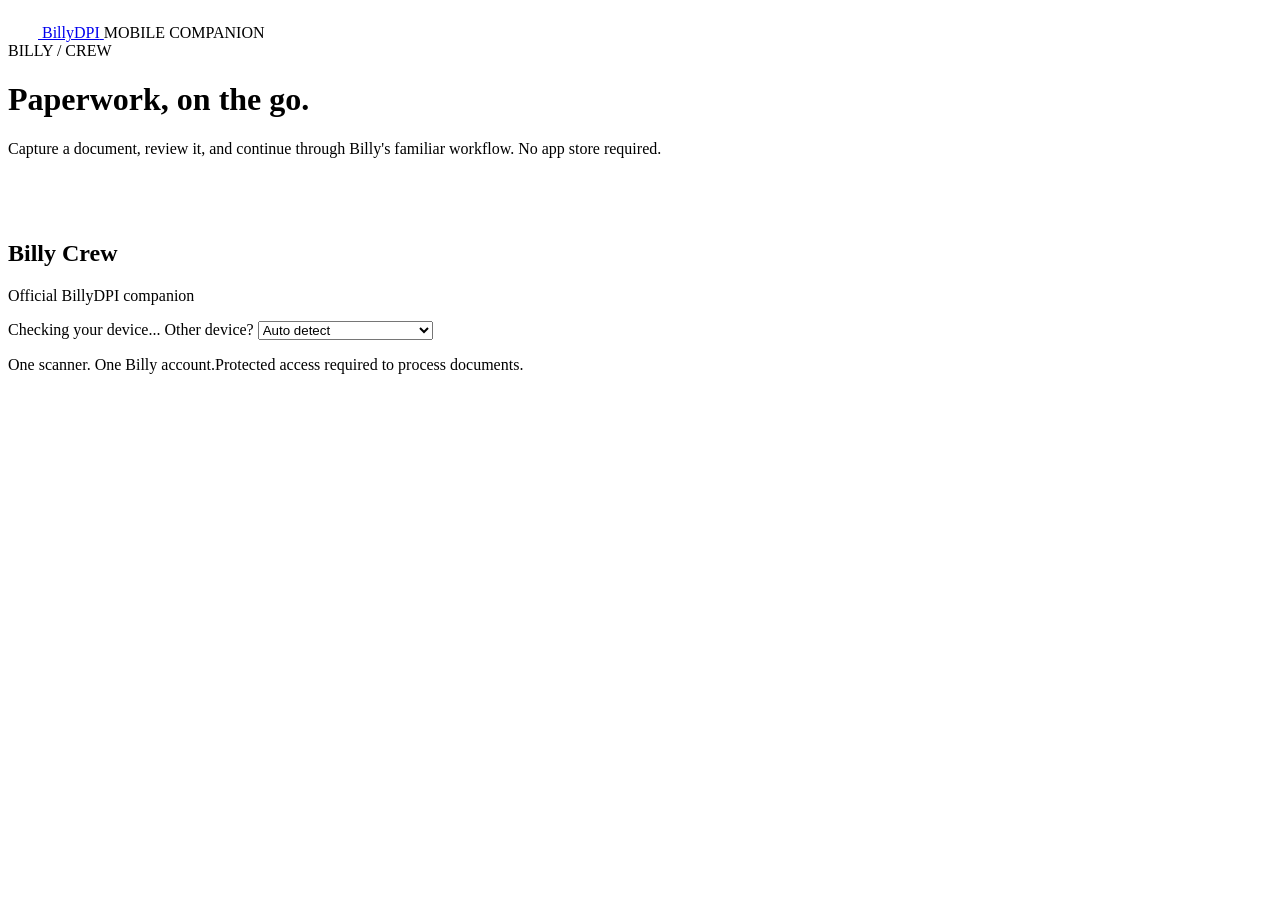
==== site/install.html @ 31724d14 "Add Billy Crew branded device-aware installation html" ====
<!doctype html>
<html lang="en">
<head>
  <meta charset="utf-8">
  <meta name="viewport" content="width=device-width, initial-scale=1, viewport-fit=cover">
  <meta name="theme-color" content="#050607">
  <meta name="apple-mobile-web-app-capable" content="yes">
  <meta name="apple-mobile-web-app-title" content="Billy Crew">
  <meta name="description" content="Install Billy Crew, the mobile document companion to BillyDPI.">
  <title>Install Billy Crew | BillyDPI</title>
  <link rel="icon" type="image/svg+xml" href="./favicon.svg">
  <link rel="apple-touch-icon" href="./icon-192.png">
  <link rel="manifest" href="./snap.webmanifest">
  <link rel="stylesheet" href="./install.css?v=1">
  <script src="./install.js?v=1" defer></script>
</head>
<body>
  <header class="top">
    <a href="./" class="home-link" aria-label="BillyDPI home">
      <img src="./billydpi-logo.svg" alt="" width="30" height="30">
      <span>BillyDPI</span>
    </a>
    <span class="top-label">MOBILE COMPANION</span>
  </header>
  <main class="layout">
    <div class="intro">
      <span class="eyebrow">BILLY / CREW</span>
      <h1>Paperwork, on the go.</h1>
      <p>Capture a document, review it, and continue through Billy's familiar workflow. No app store required.</p>
    </div>
    <section class="installer" aria-label="Billy Crew installation">
      <div class="product">
        <div class="product-icon"><img src="./billydpi-logo.svg" alt="" width="42" height="42"></div>
        <div><h2>Billy Crew</h2><p>Official BillyDPI companion</p></div>
      </div>
      <div class="detector">
        <span id="detectedLabel">Checking your device...</span>
        <label for="platformChoice">Other device?</label>
        <select id="platformChoice" aria-label="Change your device type">
          <option value="auto">Auto detect</option>
          <option value="ios">iPhone / iPad</option>
          <option value="android">Android / Samsung</option>
          <option value="huawei">Huawei</option>
          <option value="desktop">Windows / macOS / Linux</option>
        </select>
      </div>
      <section id="desktopGuide" class="guide" hidden aria-label="Install on phone using QR code">
        <div id="qrCode" class="qr" role="img" aria-label="QR code linking to the Billy Crew installation page"></div>
        <h3>Scan with your phone.</h3>
        <p>Open your phone's camera, scan this code and follow the instructions shown for your device.</p>
        <a id="qrTarget" href="https://razvanjuncu.github.io/billy/install.html" class="qr-address">razvanjuncu.github.io/billy/install.html</a>
        <button id="copyLink" type="button" class="secondary">Copy installation link</button>
        <p class="fine">This QR code contains only the public installation address. No passwords, personal details or access tokens.</p>
      </section>
      <section id="mobileGuide" class="guide" hidden aria-label="Install on this phone">
        <div class="device-heading">
          <span id="deviceIcon" aria-hidden="true">◉</span>
          <div><h3 id="deviceTitle">Install on your phone</h3><p id="deviceSubtitle">Follow the steps below.</p></div>
        </div>
        <ol id="steps" class="steps"></ol>
        <button id="installButton" type="button" class="primary" hidden>Install Billy Crew</button>
        <a id="openCrew" class="primary" href="./?crew=1">Open Billy Crew</a>
        <p id="installHelp" class="fine" aria-live="polite"></p>
      </section>
      <p id="feedback" class="feedback" role="status" aria-live="polite"></p>
    </section>
    <footer><span>One scanner. One Billy account.</span><span>Protected access required to process documents.</span></footer>
  </main>
</body>
</html>
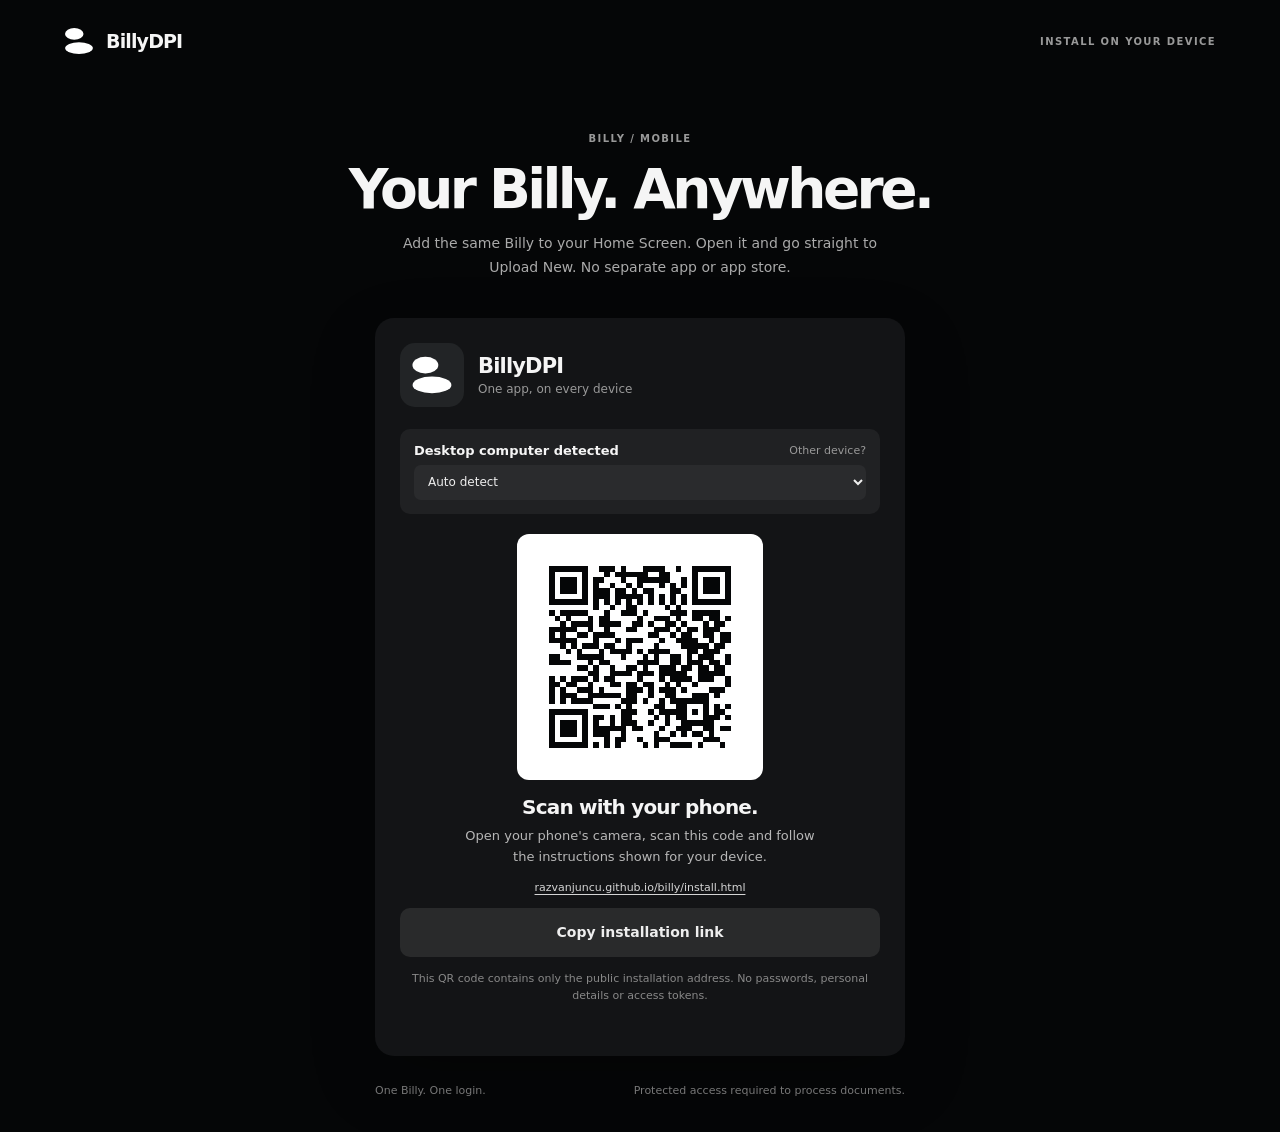
==== commit a47efeaf: "Rebrand install guide for the single Billy web app" ====
--- a/site/install.html
+++ b/site/install.html
@@ -5,14 +5,14 @@
   <meta name="viewport" content="width=device-width, initial-scale=1, viewport-fit=cover">
   <meta name="theme-color" content="#050607">
   <meta name="apple-mobile-web-app-capable" content="yes">
-  <meta name="apple-mobile-web-app-title" content="Billy Crew">
-  <meta name="description" content="Install Billy Crew, the mobile document companion to BillyDPI.">
-  <title>Install Billy Crew | BillyDPI</title>
+  <meta name="apple-mobile-web-app-title" content="BillyDPI">
+  <meta name="description" content="Install BillyDPI on your phone or tablet using the same web application.">
+  <title>Install Billy | BillyDPI</title>
   <link rel="icon" type="image/svg+xml" href="./favicon.svg">
   <link rel="apple-touch-icon" href="./icon-192.png">
-  <link rel="manifest" href="./snap.webmanifest">
-  <link rel="stylesheet" href="./install.css?v=1">
-  <script src="./install.js?v=1" defer></script>
+  <link rel="manifest" href="./manifest.webmanifest">
+  <link rel="stylesheet" href="./install.css?v=2">
+  <script src="./install.js?v=2" defer></script>
 </head>
 <body>
   <header class="top">
@@ -20,18 +20,18 @@
       <img src="./billydpi-logo.svg" alt="" width="30" height="30">
       <span>BillyDPI</span>
     </a>
-    <span class="top-label">MOBILE COMPANION</span>
+    <span class="top-label">INSTALL ON YOUR DEVICE</span>
   </header>
   <main class="layout">
     <div class="intro">
-      <span class="eyebrow">BILLY / CREW</span>
-      <h1>Paperwork, on the go.</h1>
-      <p>Capture a document, review it, and continue through Billy's familiar workflow. No app store required.</p>
+      <span class="eyebrow">BILLY / MOBILE</span>
+      <h1>Your Billy. Anywhere.</h1>
+      <p>Add the same Billy to your Home Screen. Open it and go straight to Upload New. No separate app or app store.</p>
     </div>
-    <section class="installer" aria-label="Billy Crew installation">
+    <section class="installer" aria-label="Billy installation guide">
       <div class="product">
         <div class="product-icon"><img src="./billydpi-logo.svg" alt="" width="42" height="42"></div>
-        <div><h2>Billy Crew</h2><p>Official BillyDPI companion</p></div>
+        <div><h2>BillyDPI</h2><p>One app, on every device</p></div>
       </div>
       <div class="detector">
         <span id="detectedLabel">Checking your device...</span>
@@ -45,7 +45,7 @@
         </select>
       </div>
       <section id="desktopGuide" class="guide" hidden aria-label="Install on phone using QR code">
-        <div id="qrCode" class="qr" role="img" aria-label="QR code linking to the Billy Crew installation page"></div>
+        <div id="qrCode" class="qr" role="img" aria-label="QR code linking to the Billy installation guide"></div>
         <h3>Scan with your phone.</h3>
         <p>Open your phone's camera, scan this code and follow the instructions shown for your device.</p>
         <a id="qrTarget" href="https://razvanjuncu.github.io/billy/install.html" class="qr-address">razvanjuncu.github.io/billy/install.html</a>
@@ -58,13 +58,13 @@
           <div><h3 id="deviceTitle">Install on your phone</h3><p id="deviceSubtitle">Follow the steps below.</p></div>
         </div>
         <ol id="steps" class="steps"></ol>
-        <button id="installButton" type="button" class="primary" hidden>Install Billy Crew</button>
-        <a id="openCrew" class="primary" href="./?crew=1">Open Billy Crew</a>
+        <button id="installButton" type="button" class="primary" hidden>Install Billy</button>
+        <a id="openBilly" class="primary" href="./">Open Billy</a>
         <p id="installHelp" class="fine" aria-live="polite"></p>
       </section>
       <p id="feedback" class="feedback" role="status" aria-live="polite"></p>
     </section>
-    <footer><span>One scanner. One Billy account.</span><span>Protected access required to process documents.</span></footer>
+    <footer><span>One Billy. One login.</span><span>Protected access required to process documents.</span></footer>
   </main>
 </body>
 </html>
--- a/site/install.css
+++ b/site/install.css
@@ -0,0 +1,50 @@
+:root{font-family:Inter,ui-sans-serif,system-ui,-apple-system,BlinkMacSystemFont,"Segoe UI",sans-serif;color:#f5f5f5;background:#050607;color-scheme:dark}
+*{box-sizing:border-box}
+body{margin:0;min-height:100dvh;background:#050607}
+button,input,select{font:inherit}
+a{color:inherit;text-decoration:none}
+button{cursor:pointer}
+button:focus-visible,select:focus-visible,a:focus-visible{outline:2px solid #fff;outline-offset:3px}
+.top{height:82px;padding:0 clamp(20px,5vw,64px);display:flex;align-items:center;justify-content:space-between;gap:15px}
+.home-link{display:flex;align-items:center;gap:12px;font-size:19px;font-weight:740;letter-spacing:-.045em}
+.home-link img{width:30px;height:30px}
+.top-label,.eyebrow{font-size:10px;letter-spacing:.14em;font-weight:730;color:#999}
+.layout{width:min(850px,calc(100% - 32px));margin:5vh auto 0}
+.intro{text-align:center;max-width:650px;margin:0 auto 38px}
+.intro h1{margin:14px 0 13px;font-size:clamp(34px,6vw,55px);line-height:1.08;letter-spacing:-.065em;font-weight:700}
+.intro p{margin:0 auto;max-width:490px;color:#aaa;font-size:14px;line-height:1.7}
+.installer{margin:0 auto;background:#131416;border-radius:19px;width:min(530px,100%);padding:25px;box-shadow:0 24px 65px rgba(0,0,0,.24)}
+.product{display:flex;gap:14px;align-items:center}
+.product-icon{width:64px;height:64px;border-radius:15px;background:#222426;display:grid;place-items:center;flex:none}
+.product h2{font-size:21px;font-weight:690;letter-spacing:-.04em;margin:0 0 4px}
+.product p{font-size:12px;color:#999;margin:0}
+.detector{margin:22px 0 20px;padding:14px;background:#202123;border-radius:10px;display:grid;grid-template-columns:1fr auto;column-gap:12px;row-gap:7px;align-items:center}
+.detector>span{font-size:13px;font-weight:620}
+.detector label{font-size:11px;color:#999;text-align:right}
+.detector select{grid-column:1/-1;width:100%;background:#2a2b2d;color:#eee;border:0;border-radius:7px;min-height:35px;padding:4px 10px;font-size:12px}
+.guide{text-align:center}
+.guide[hidden]{display:none}
+.guide h3{font-size:20px;font-weight:680;letter-spacing:-.04em;margin:15px 0 7px}
+.guide>p:not(.fine){font-size:13px;line-height:1.6;color:#b7b7b7;max-width:350px;margin:0 auto 13px}
+.qr{background:#fff;width:min(246px,100%);aspect-ratio:1;padding:10px;border-radius:12px;margin:0 auto;display:grid;place-items:center}
+.qr svg{display:block;width:100%;height:100%;image-rendering:pixelated}
+.qr-address{color:#d5d5d5;display:block;word-break:break-all;text-decoration:underline;text-underline-offset:3px;font-size:11px;margin:0 0 14px}
+.primary,.secondary{display:flex;align-items:center;justify-content:center;width:100%;min-height:49px;border:0;border-radius:10px;font-size:14px;font-weight:660;text-align:center}
+.primary{background:#f1f1f1;color:#111}
+.secondary{background:#292a2b;color:#eee}
+.primary[hidden]{display:none}
+.secondary:hover{background:#353638}
+.primary:hover{background:#fff}
+.fine{color:#888;font-size:11px;line-height:1.55;margin:13px 0 0}
+.device-heading{display:flex;align-items:center;gap:13px;text-align:left;margin:0 0 13px}
+.device-heading #deviceIcon{background:#2b2c2e;border-radius:10px;width:43px;height:43px;display:grid;place-items:center;font-size:21px;flex:none}
+.device-heading h3{font-size:20px;margin:0 0 3px}
+.device-heading p{font-size:12px;color:#aaa;margin:0}
+.steps{list-style:none;padding:0;margin:15px 0 23px;counter-reset:step;text-align:left;display:grid;gap:11px}
+.steps li{display:flex;align-items:flex-start;gap:12px;color:#d9d9d9;font-size:13px;line-height:1.55}
+.steps li::before{counter-increment:step;content:counter(step);display:grid;place-items:center;min-width:26px;height:26px;border-radius:8px;background:#303132;color:#eee;font-size:12px;font-weight:700}
+#installButton{margin:0 0 9px}
+.feedback{min-height:15px;font-size:12px;color:#d2d2d2;text-align:center;margin:12px 0 0}
+footer{display:flex;justify-content:space-between;gap:12px;margin:28px auto 35px;color:#777;font-size:11px;width:min(530px,100%)}
+@media(max-width:620px){.top{height:65px}.top-label{font-size:9px}.layout{margin:30px auto 0}.intro{margin-bottom:25px}.intro h1{font-size:clamp(32px,9vw,42px)}.intro p{font-size:12px}.installer{padding:19px;border-radius:15px}.detector{margin:17px 0 15px}.guide h3{font-size:18px}footer{flex-direction:column;align-items:center;text-align:center;gap:3px}}
+@media(prefers-reduced-motion:reduce){*{scroll-behavior:auto!important}}
